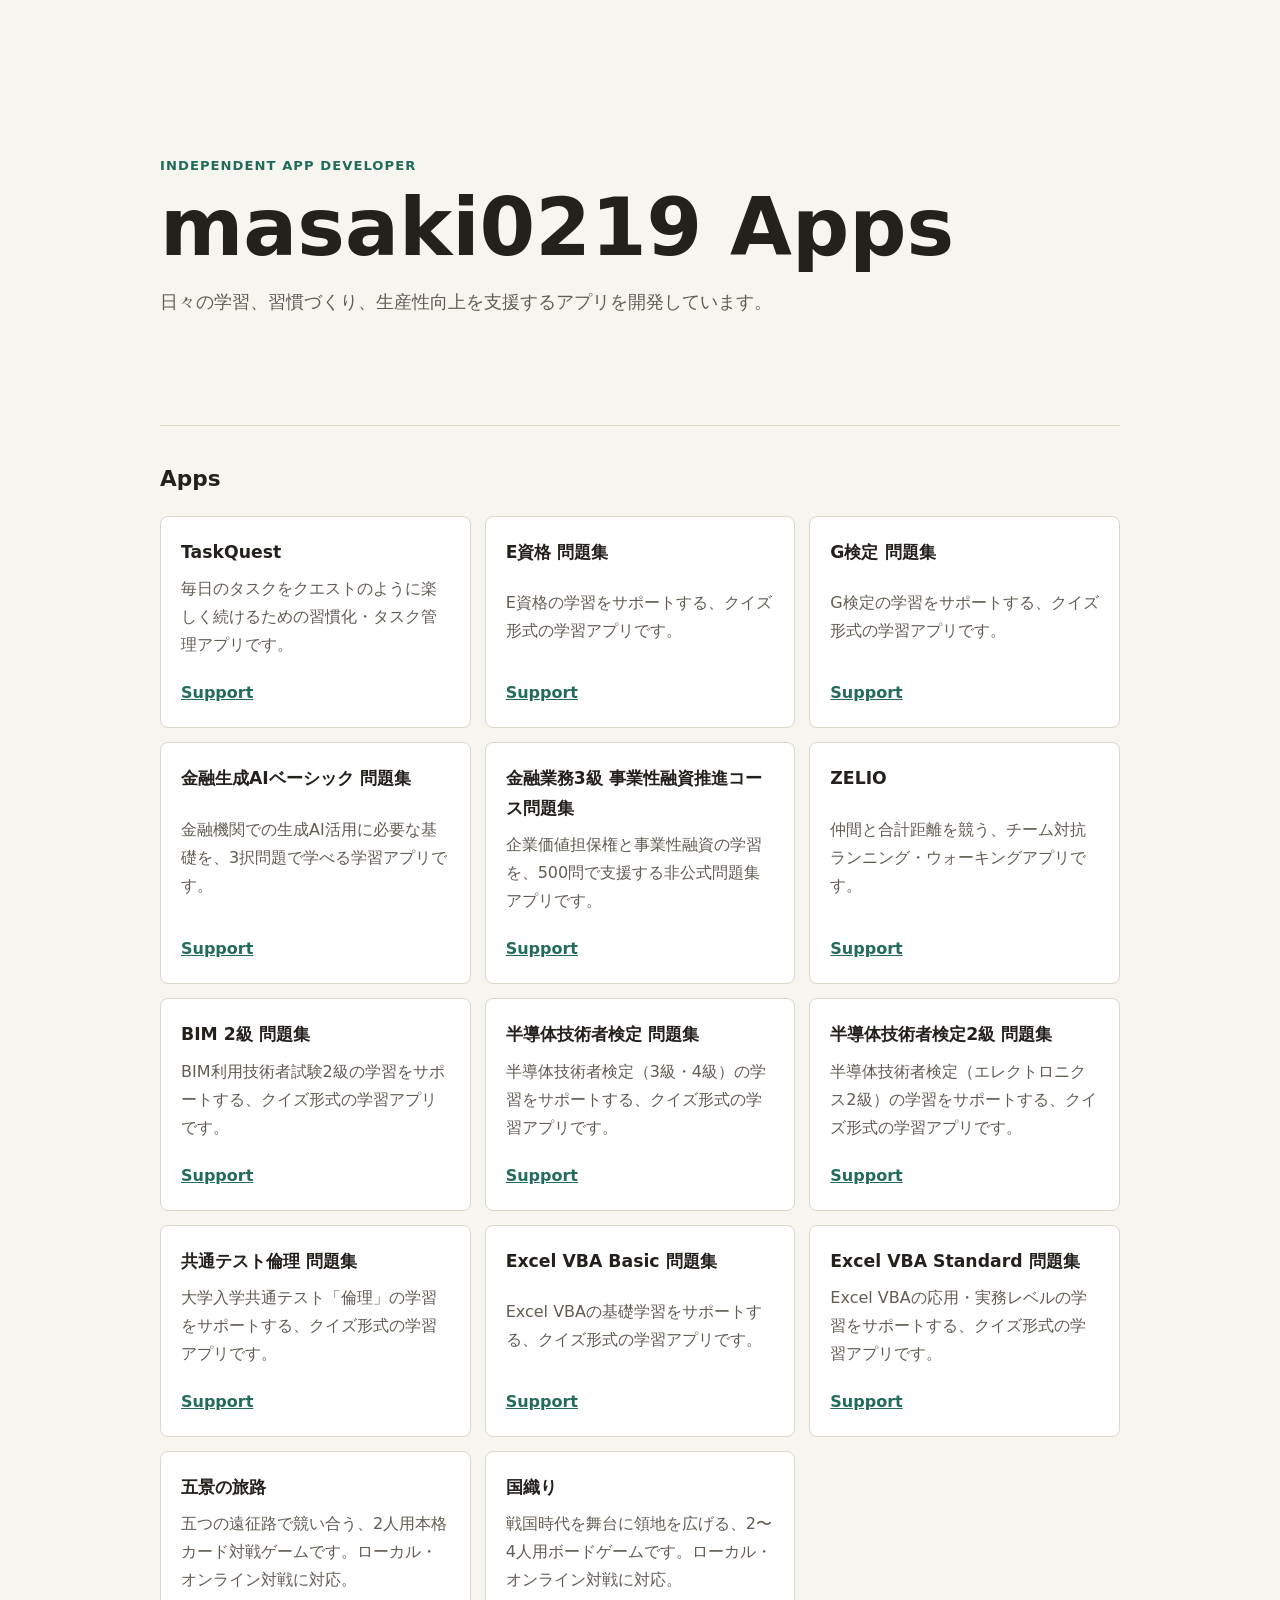
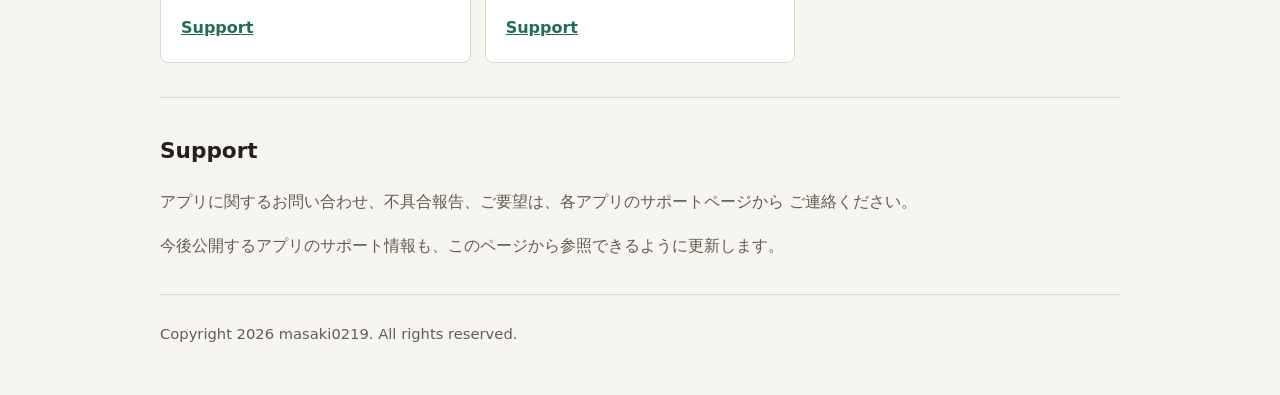
==== index.html @ cef9396c "Add Business Lending Grade 3 to app list" ====
<!doctype html>
<html lang="ja">
  <head>
    <meta charset="utf-8" />
    <meta name="viewport" content="width=device-width, initial-scale=1" />
    <title>masaki0219 Apps</title>
    <meta
      name="description"
      content="masaki0219が開発・提供するアプリの情報、サポート、プライバシーポリシーへのリンクを掲載しています。"
    />
    <link rel="stylesheet" href="./styles.css" />
  </head>
  <body>
    <main class="page">
      <header class="hero">
        <p class="eyebrow">Independent App Developer</p>
        <h1>masaki0219 Apps</h1>
        <p class="lead">
          日々の学習、習慣づくり、生産性向上を支援するアプリを開発しています。
        </p>
      </header>

      <section class="section" aria-labelledby="apps">
        <h2 id="apps">Apps</h2>
        <div class="app-grid">
          <article class="app-card">
            <h3>TaskQuest</h3>
            <p>
              毎日のタスクをクエストのように楽しく続けるための習慣化・タスク管理アプリです。
            </p>
            <a href="https://github.com/masaki0219/taskquest-support">Support</a>
          </article>

          <article class="app-card">
            <h3>E資格 問題集</h3>
            <p>
              E資格の学習をサポートする、クイズ形式の学習アプリです。
            </p>
            <a href="https://masaki0219.github.io/app-support/e-jdla/">Support</a>
          </article>

          <article class="app-card">
            <h3>G検定 問題集</h3>
            <p>
              G検定の学習をサポートする、クイズ形式の学習アプリです。
            </p>
            <a href="https://masaki0219.github.io/app-support/g-jdla/">Support</a>
          </article>

          <article class="app-card">
            <h3>金融生成AIベーシック 問題集</h3>
            <p>
              金融機関での生成AI活用に必要な基礎を、3択問題で学べる学習アプリです。
            </p>
            <a href="https://masaki0219.github.io/app-support/finance-genai-basic/">Support</a>
          </article>

          <article class="app-card">
            <h3>金融業務3級 事業性融資推進コース問題集</h3>
            <p>
              企業価値担保権と事業性融資の学習を、500問で支援する非公式問題集アプリです。
            </p>
            <a href="https://masaki0219.github.io/app-support/business-lending-grade3/">Support</a>
          </article>

          <article class="app-card">
            <h3>ZELIO</h3>
            <p>
              仲間と合計距離を競う、チーム対抗ランニング・ウォーキングアプリです。
            </p>
            <a href="https://masaki0219.github.io/app-support/zelio/">Support</a>
          </article>

          <article class="app-card">
            <h3>BIM 2級 問題集</h3>
            <p>
              BIM利用技術者試験2級の学習をサポートする、クイズ形式の学習アプリです。
            </p>
            <a href="https://masaki0219.github.io/app-support/bim-grade2/">Support</a>
          </article>

          <article class="app-card">
            <h3>半導体技術者検定 問題集</h3>
            <p>
              半導体技術者検定（3級・4級）の学習をサポートする、クイズ形式の学習アプリです。
            </p>
            <a href="https://masaki0219.github.io/app-support/secc/">Support</a>
          </article>

          <article class="app-card">
            <h3>半導体技術者検定2級 問題集</h3>
            <p>
              半導体技術者検定（エレクトロニクス2級）の学習をサポートする、クイズ形式の学習アプリです。
            </p>
            <a href="https://masaki0219.github.io/app-support/secc-grade2/">Support</a>
          </article>

          <article class="app-card">
            <h3>共通テスト倫理 問題集</h3>
            <p>
              大学入学共通テスト「倫理」の学習をサポートする、クイズ形式の学習アプリです。
            </p>
            <a href="https://masaki0219.github.io/app-support/ethics/">Support</a>
          </article>

          <article class="app-card">
            <h3>Excel VBA Basic 問題集</h3>
            <p>
              Excel VBAの基礎学習をサポートする、クイズ形式の学習アプリです。
            </p>
            <a href="https://masaki0219.github.io/app-support/excel-vba-basic/">Support</a>
          </article>

          <article class="app-card">
            <h3>Excel VBA Standard 問題集</h3>
            <p>
              Excel VBAの応用・実務レベルの学習をサポートする、クイズ形式の学習アプリです。
            </p>
            <a href="https://masaki0219.github.io/app-support/excel-vba-standard/">Support</a>
          </article>

          <article class="app-card">
            <h3>五景の旅路</h3>
            <p>
              五つの遠征路で競い合う、2人用本格カード対戦ゲームです。ローカル・オンライン対戦に対応。
            </p>
            <a href="https://masaki0219.github.io/app-support/gokei/">Support</a>
          </article>

          <article class="app-card">
            <h3>国織り</h3>
            <p>
              戦国時代を舞台に領地を広げる、2〜4人用ボードゲームです。ローカル・オンライン対戦に対応。
            </p>
            <a href="https://masaki0219.github.io/app-support/kunitori/">Support</a>
          </article>
        </div>
      </section>

      <section class="section" aria-labelledby="support">
        <h2 id="support">Support</h2>
        <p>
          アプリに関するお問い合わせ、不具合報告、ご要望は、各アプリのサポートページから
          ご連絡ください。
        </p>
        <p>
          今後公開するアプリのサポート情報も、このページから参照できるように更新します。
        </p>
      </section>

      <footer class="footer">
        <p>Copyright 2026 masaki0219. All rights reserved.</p>
      </footer>
    </main>
  </body>
</html>
---- styles.css ----
:root {
  color-scheme: light;
  --bg: #f7f5ef;
  --text: #24211c;
  --muted: #625c52;
  --line: #ddd7ca;
  --surface: #ffffff;
  --accent: #236b5b;
  --accent-strong: #17493e;
}

* {
  box-sizing: border-box;
}

body {
  margin: 0;
  background: var(--bg);
  color: var(--text);
  font-family:
    system-ui,
    -apple-system,
    BlinkMacSystemFont,
    "Segoe UI",
    sans-serif;
  line-height: 1.75;
}

a {
  color: var(--accent);
  font-weight: 700;
}

a:hover {
  color: var(--accent-strong);
}

.page {
  width: min(960px, calc(100% - 32px));
  margin: 0 auto;
  padding: 48px 0;
}

.hero {
  min-height: 42vh;
  display: grid;
  align-content: center;
  padding: 40px 0;
  border-bottom: 1px solid var(--line);
}

.eyebrow {
  margin: 0 0 8px;
  color: var(--accent);
  font-size: 0.82rem;
  font-weight: 800;
  letter-spacing: 0.08em;
  text-transform: uppercase;
}

h1,
h2,
h3,
p {
  margin-top: 0;
}

h1 {
  margin-bottom: 16px;
  font-size: clamp(2.45rem, 7vw, 5rem);
  line-height: 1.05;
}

h2 {
  margin-bottom: 18px;
  font-size: 1.35rem;
}

h3 {
  margin-bottom: 8px;
  font-size: 1.08rem;
}

p {
  color: var(--muted);
}

.lead {
  max-width: 680px;
  margin-bottom: 0;
  font-size: 1.14rem;
}

.section {
  padding: 34px 0;
  border-bottom: 1px solid var(--line);
}

.section p:last-child {
  margin-bottom: 0;
}

.app-grid {
  display: grid;
  grid-template-columns: repeat(auto-fit, minmax(240px, 1fr));
  gap: 14px;
}

.app-card {
  min-height: 180px;
  display: flex;
  flex-direction: column;
  justify-content: space-between;
  padding: 20px;
  border: 1px solid var(--line);
  border-radius: 8px;
  background: var(--surface);
}

.app-card p {
  margin-bottom: 20px;
}

.footer {
  padding-top: 26px;
}

.footer p {
  margin-bottom: 0;
  font-size: 0.92rem;
}

@media (max-width: 640px) {
  .page {
    width: min(100% - 24px, 960px);
    padding: 24px 0;
  }

  .hero {
    min-height: 34vh;
  }
}
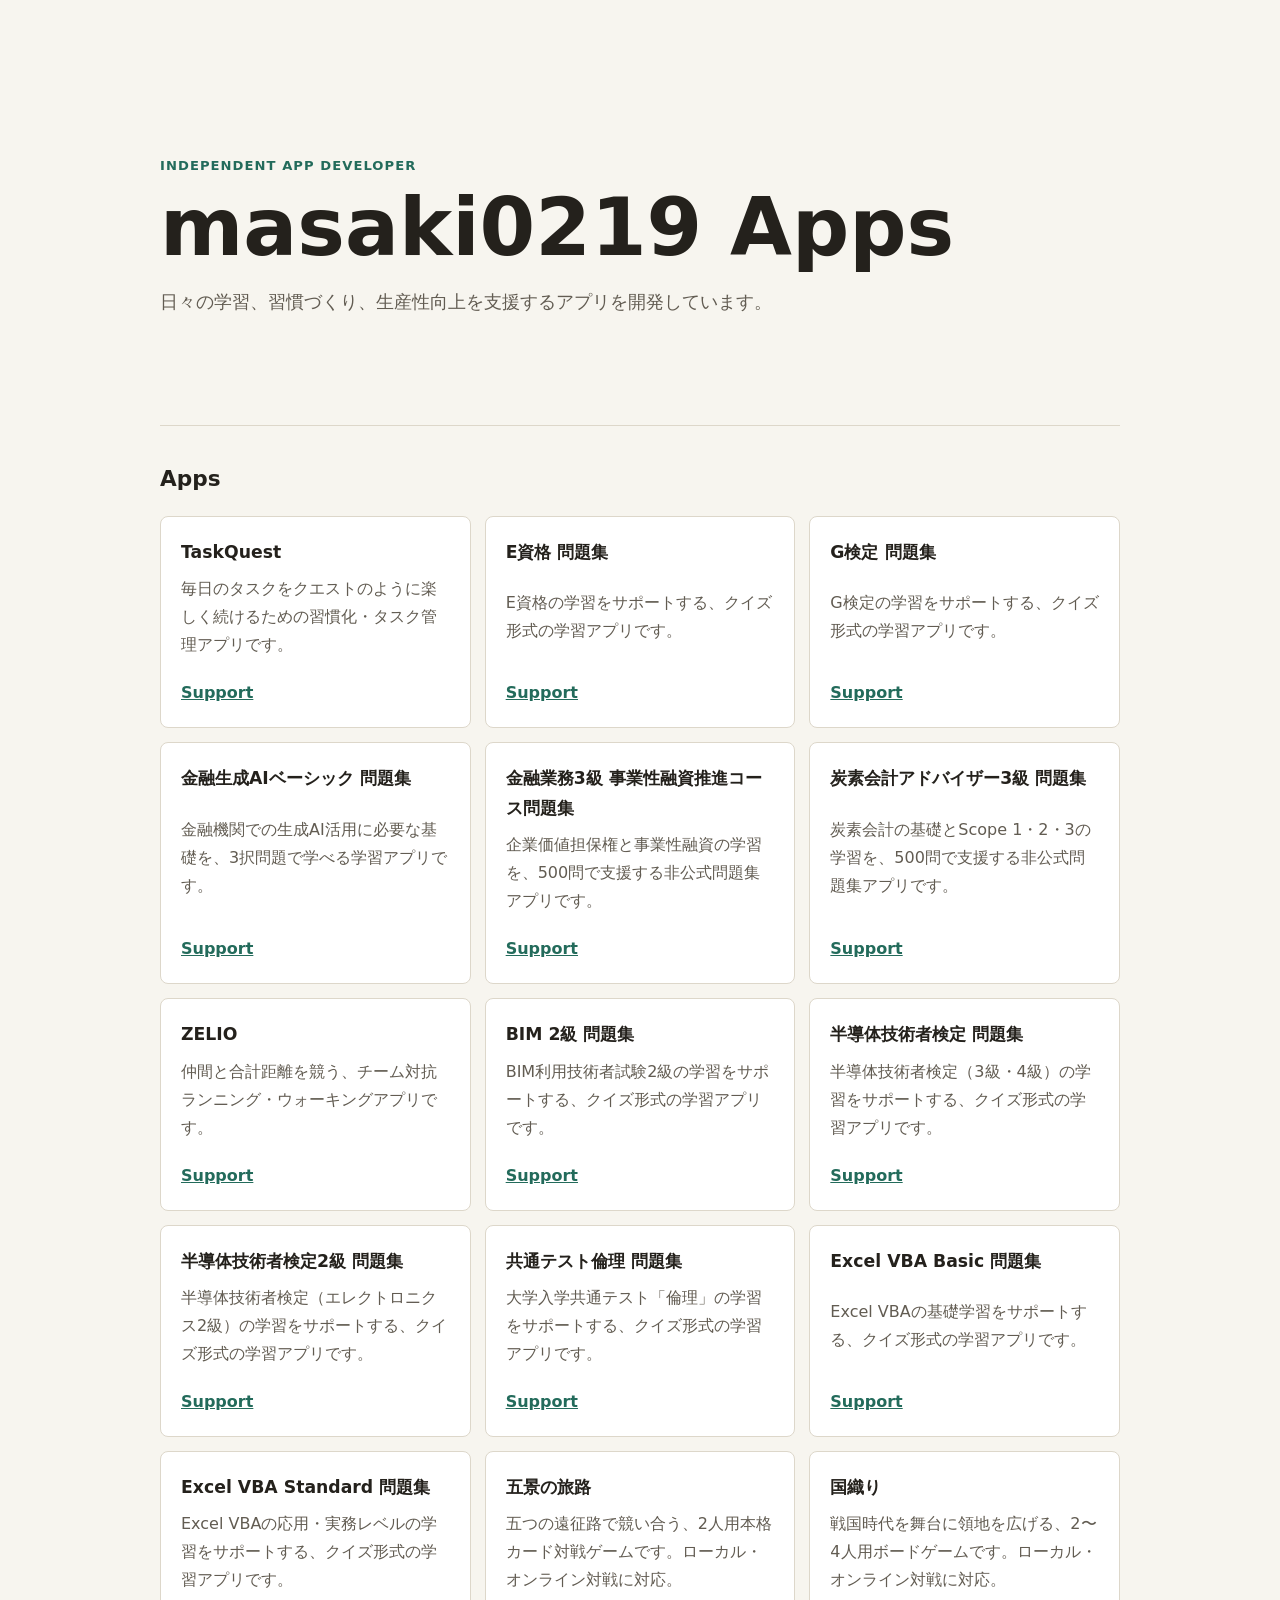
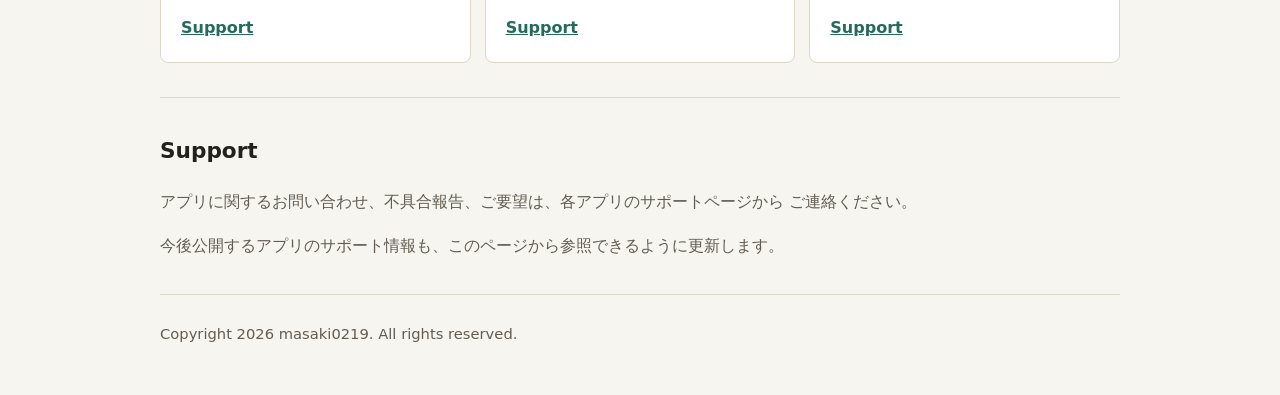
==== commit 339983ae: "Add Carbon Accounting Grade 3 to app list" ====
--- a/index.html
+++ b/index.html
@@ -61,6 +61,14 @@
               企業価値担保権と事業性融資の学習を、500問で支援する非公式問題集アプリです。
             </p>
             <a href="https://masaki0219.github.io/app-support/business-lending-grade3/">Support</a>
+          </article>
+
+          <article class="app-card">
+            <h3>炭素会計アドバイザー3級 問題集</h3>
+            <p>
+              炭素会計の基礎とScope 1・2・3の学習を、500問で支援する非公式問題集アプリです。
+            </p>
+            <a href="https://masaki0219.github.io/app-support/carbon-accounting-grade-3/">Support</a>
           </article>
 
           <article class="app-card">
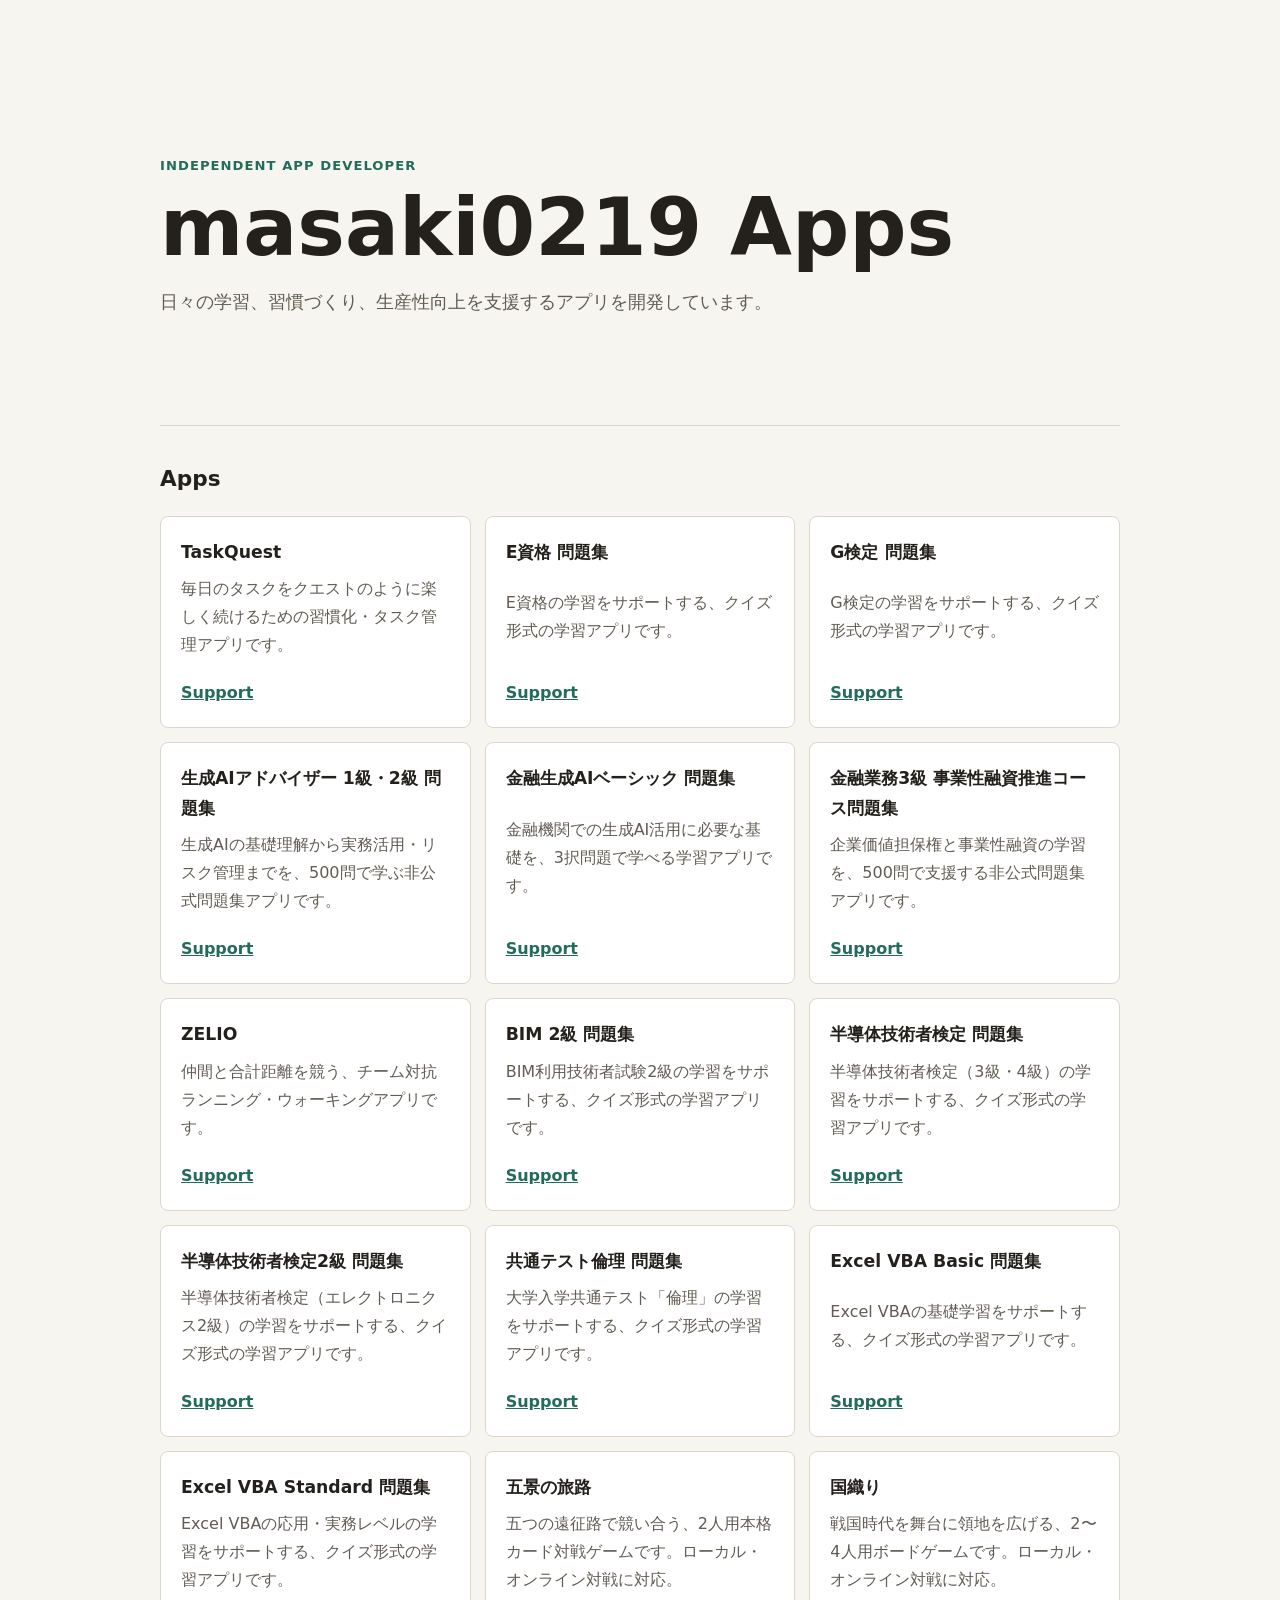
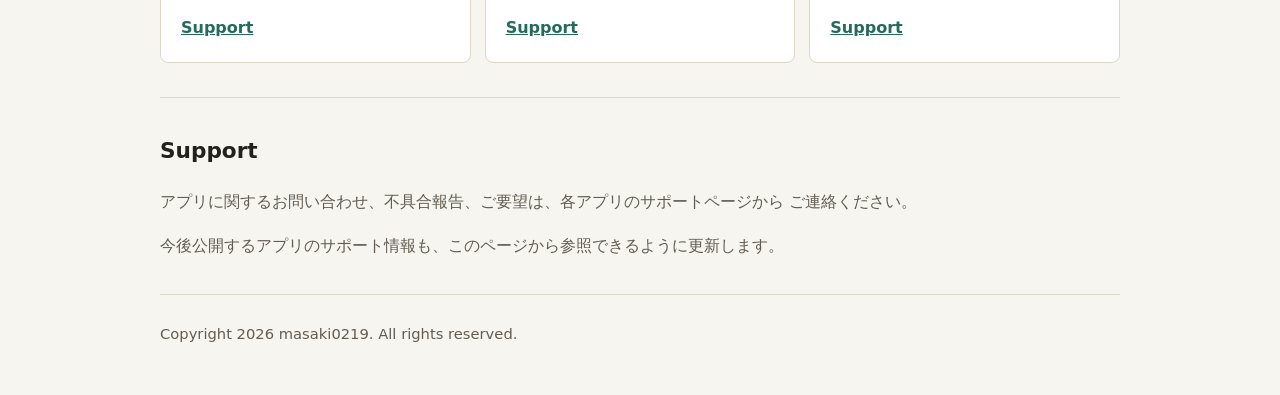
==== commit fc07b970: "Add Generative AI Advisor to app list" ====
--- a/index.html
+++ b/index.html
@@ -48,6 +48,14 @@
           </article>
 
           <article class="app-card">
+            <h3>生成AIアドバイザー 1級・2級 問題集</h3>
+            <p>
+              生成AIの基礎理解から実務活用・リスク管理までを、500問で学ぶ非公式問題集アプリです。
+            </p>
+            <a href="https://masaki0219.github.io/app-support/generative-ai-advisor/">Support</a>
+          </article>
+
+          <article class="app-card">
             <h3>金融生成AIベーシック 問題集</h3>
             <p>
               金融機関での生成AI活用に必要な基礎を、3択問題で学べる学習アプリです。
@@ -61,14 +69,6 @@
               企業価値担保権と事業性融資の学習を、500問で支援する非公式問題集アプリです。
             </p>
             <a href="https://masaki0219.github.io/app-support/business-lending-grade3/">Support</a>
-          </article>
-
-          <article class="app-card">
-            <h3>炭素会計アドバイザー3級 問題集</h3>
-            <p>
-              炭素会計の基礎とScope 1・2・3の学習を、500問で支援する非公式問題集アプリです。
-            </p>
-            <a href="https://masaki0219.github.io/app-support/carbon-accounting-grade-3/">Support</a>
           </article>
 
           <article class="app-card">
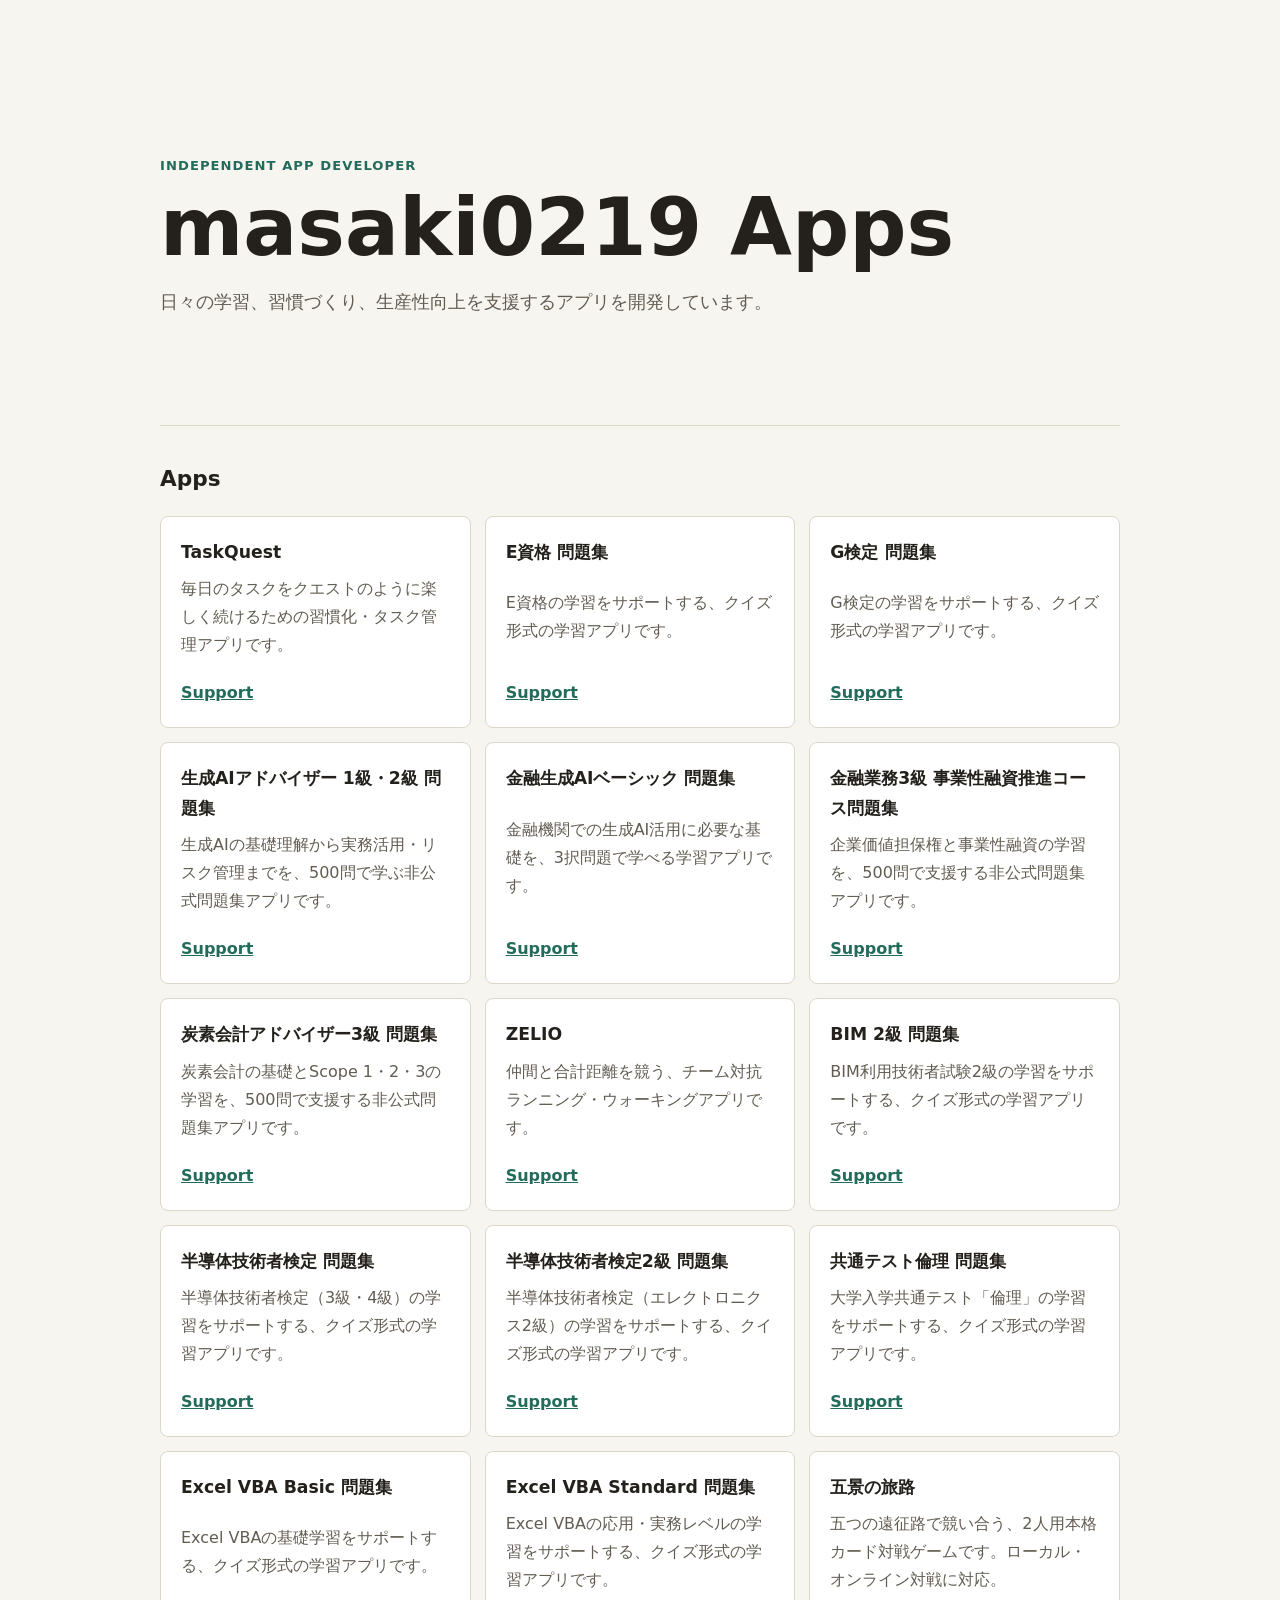
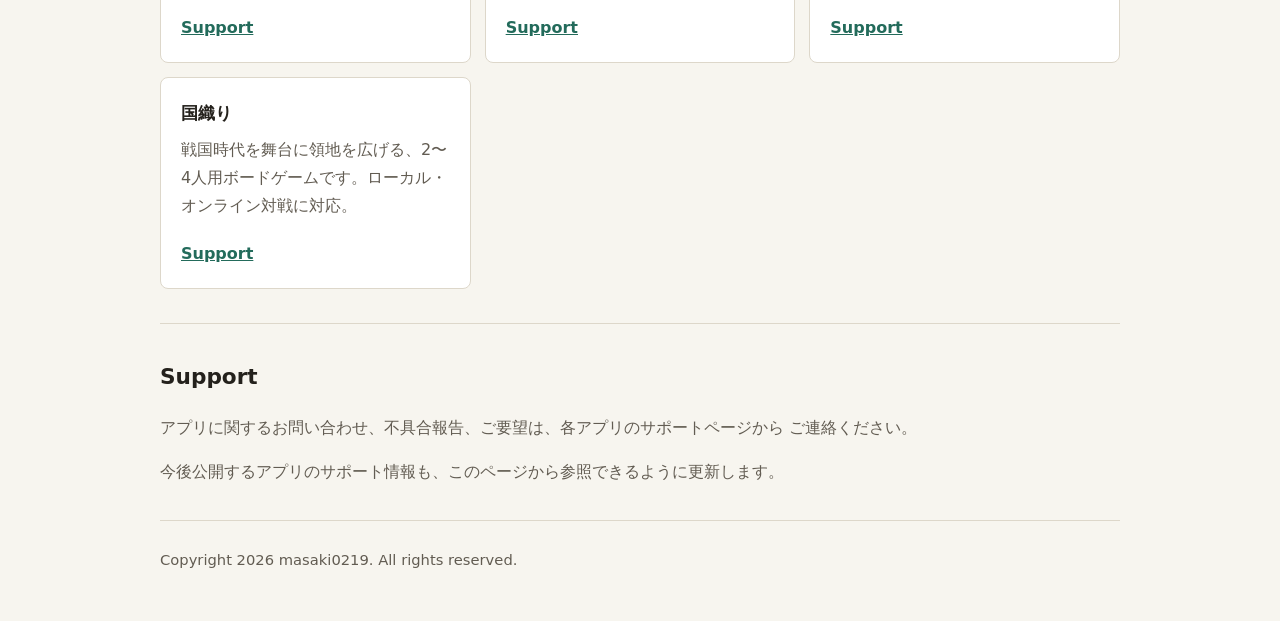
==== commit 5e4be943: "Merge remote-tracking branch 'origin/main' into agent/add-generative-ai-advisor" ====
--- a/index.html
+++ b/index.html
@@ -69,6 +69,14 @@
               企業価値担保権と事業性融資の学習を、500問で支援する非公式問題集アプリです。
             </p>
             <a href="https://masaki0219.github.io/app-support/business-lending-grade3/">Support</a>
+          </article>
+
+          <article class="app-card">
+            <h3>炭素会計アドバイザー3級 問題集</h3>
+            <p>
+              炭素会計の基礎とScope 1・2・3の学習を、500問で支援する非公式問題集アプリです。
+            </p>
+            <a href="https://masaki0219.github.io/app-support/carbon-accounting-grade-3/">Support</a>
           </article>
 
           <article class="app-card">
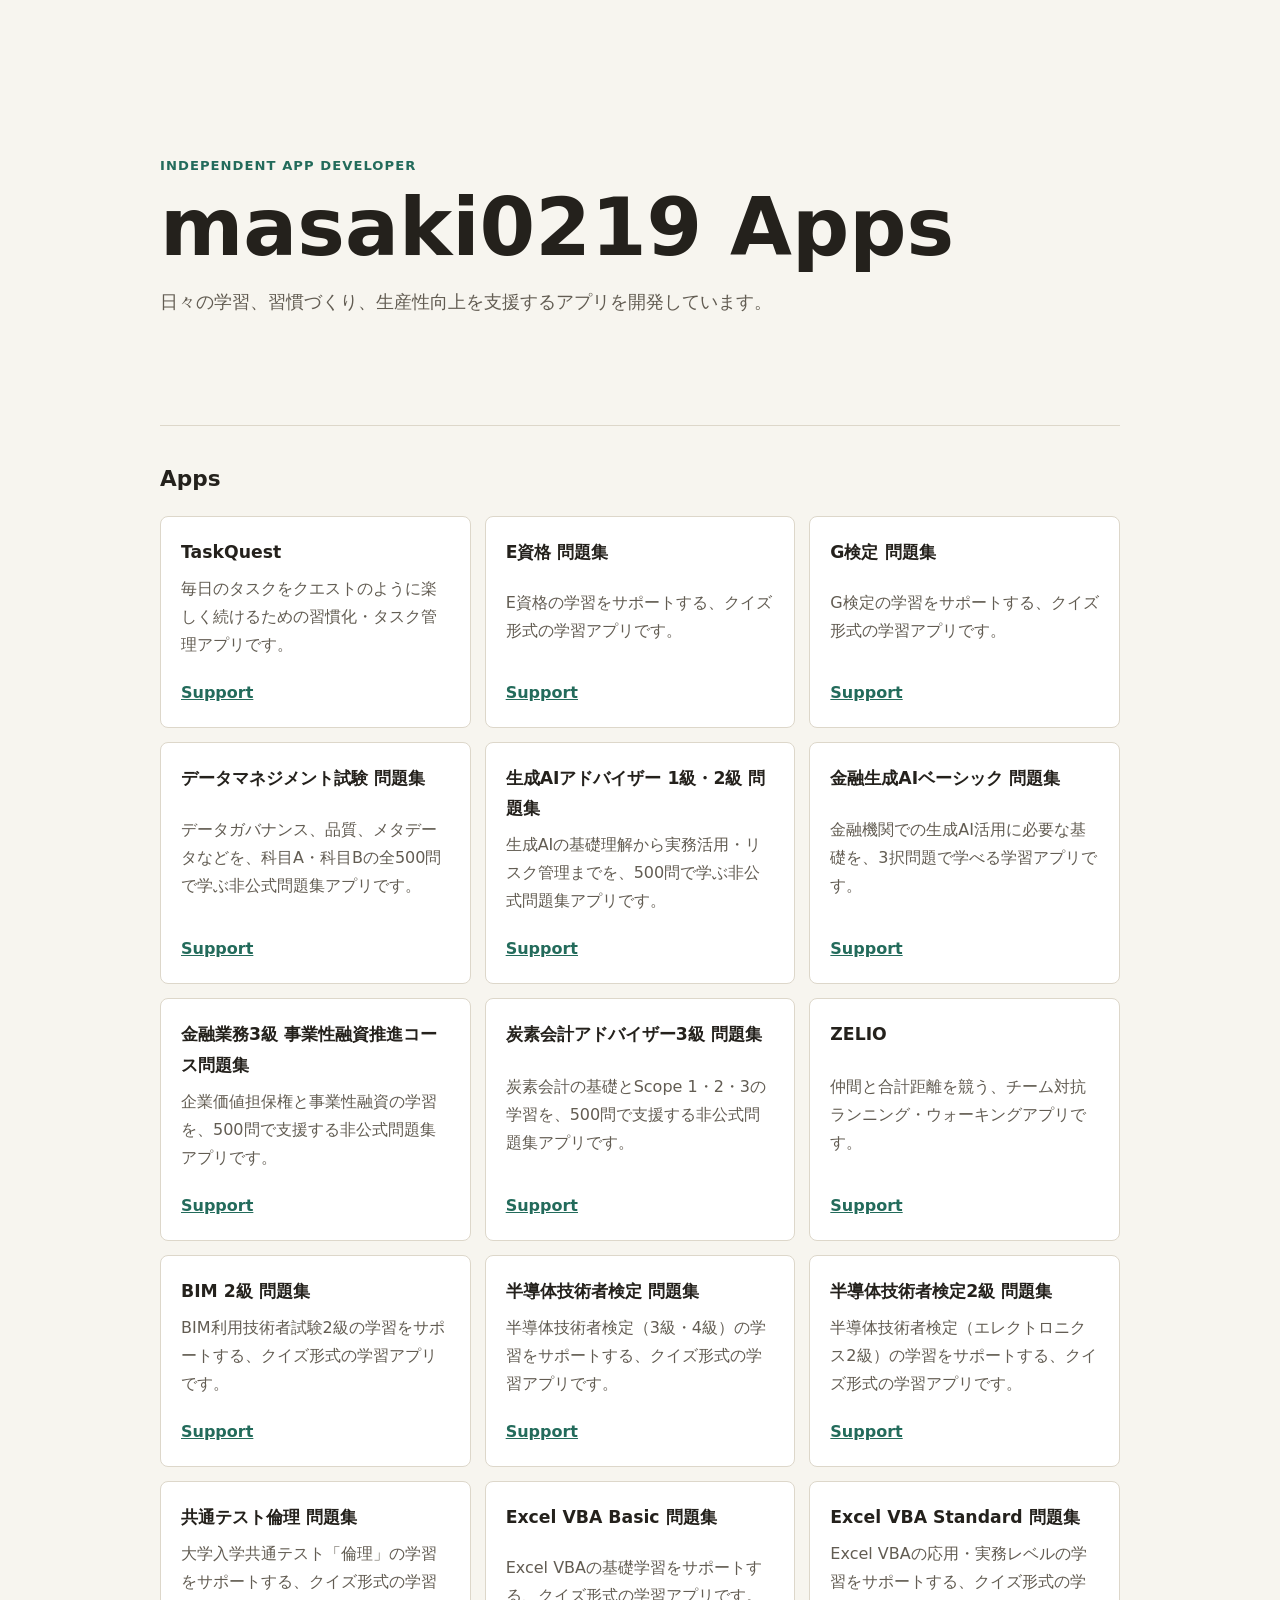
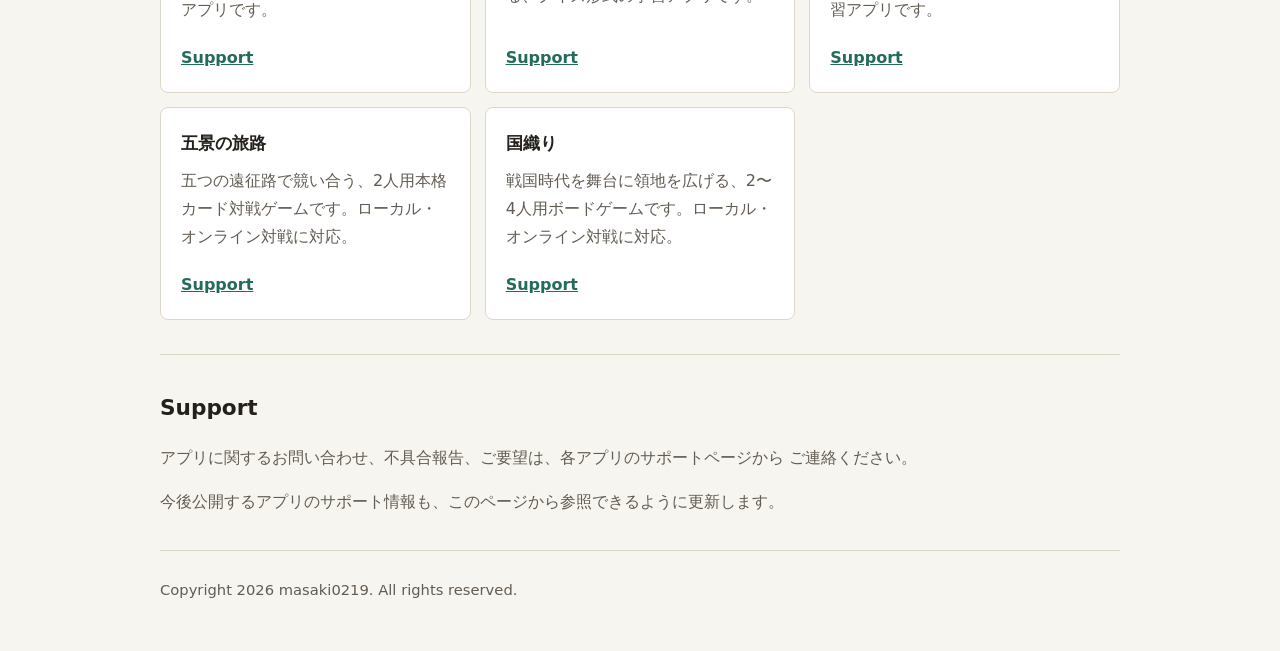
==== commit 4f508a47: "Add Data Management Exam to app list" ====
--- a/index.html
+++ b/index.html
@@ -45,6 +45,14 @@
               G検定の学習をサポートする、クイズ形式の学習アプリです。
             </p>
             <a href="https://masaki0219.github.io/app-support/g-jdla/">Support</a>
+          </article>
+
+          <article class="app-card">
+            <h3>データマネジメント試験 問題集</h3>
+            <p>
+              データガバナンス、品質、メタデータなどを、科目A・科目Bの全500問で学ぶ非公式問題集アプリです。
+            </p>
+            <a href="https://masaki0219.github.io/app-support/data-management-exam/">Support</a>
           </article>
 
           <article class="app-card">
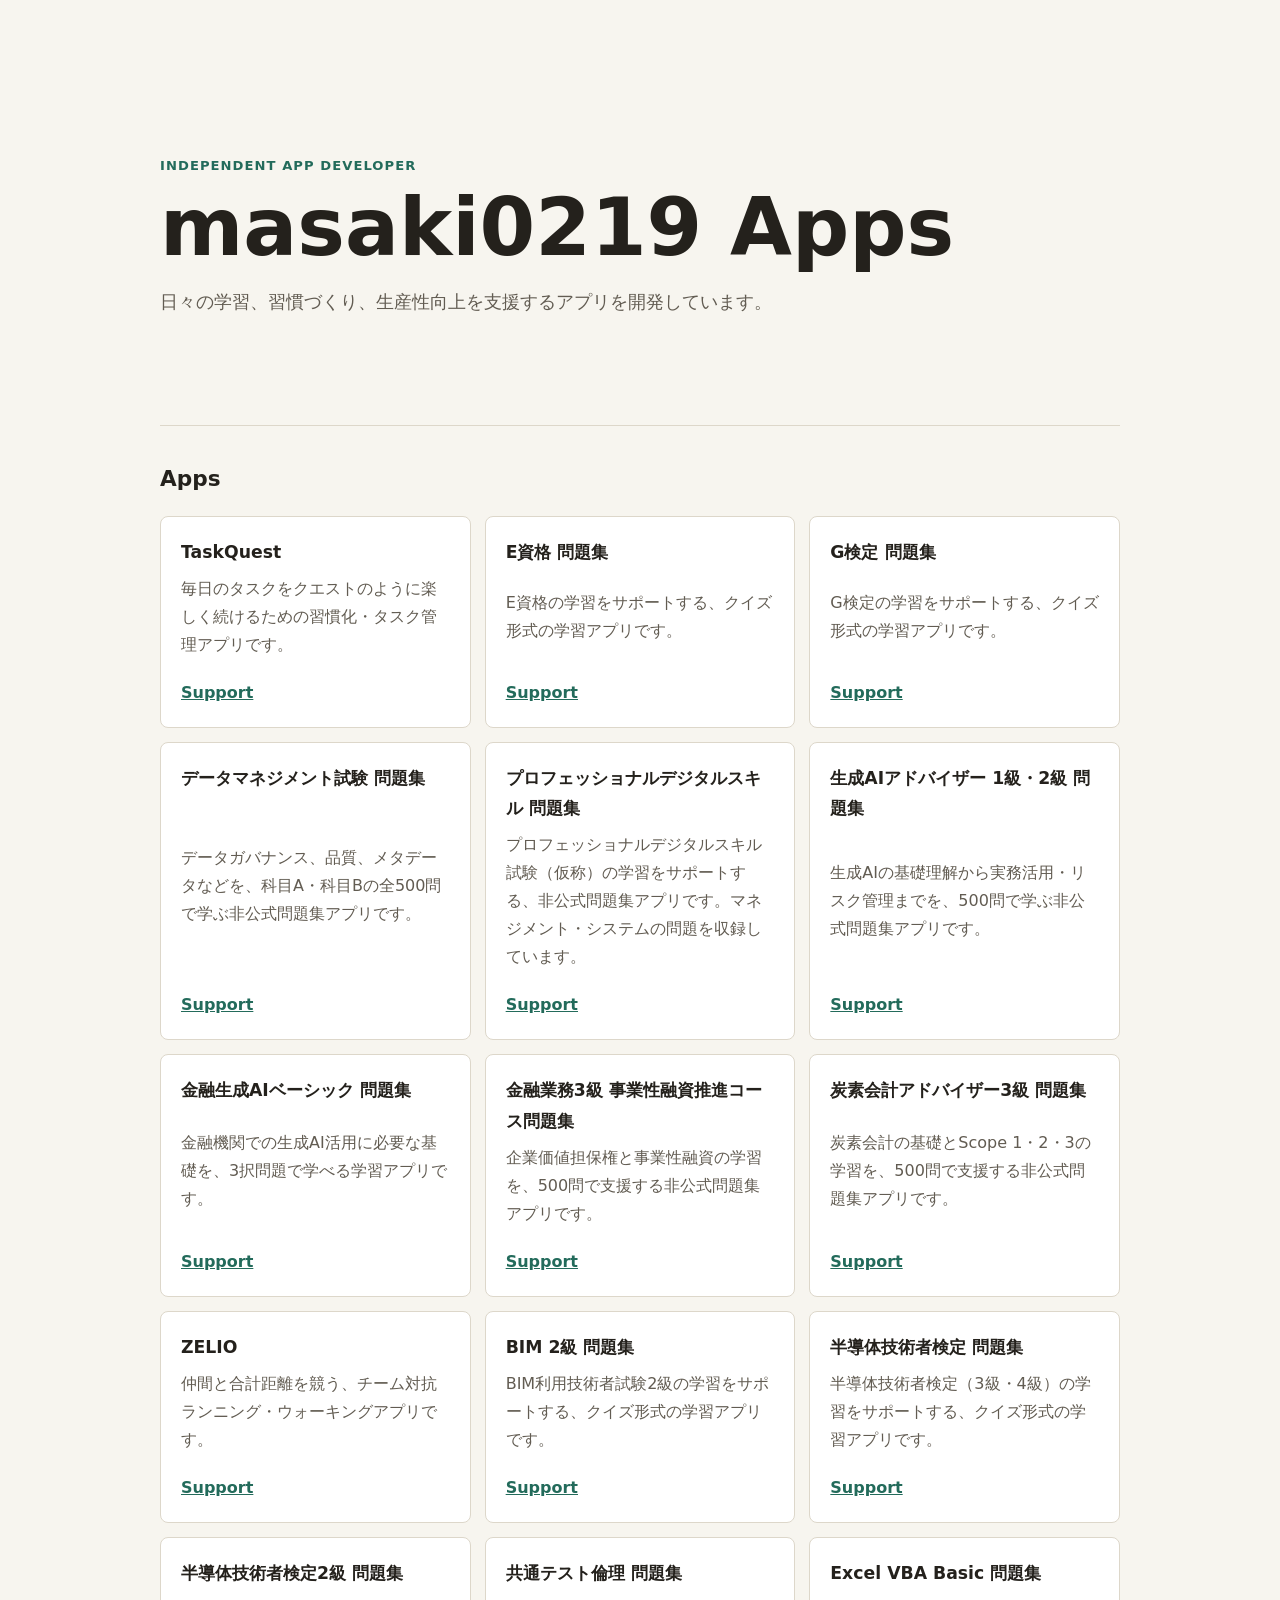
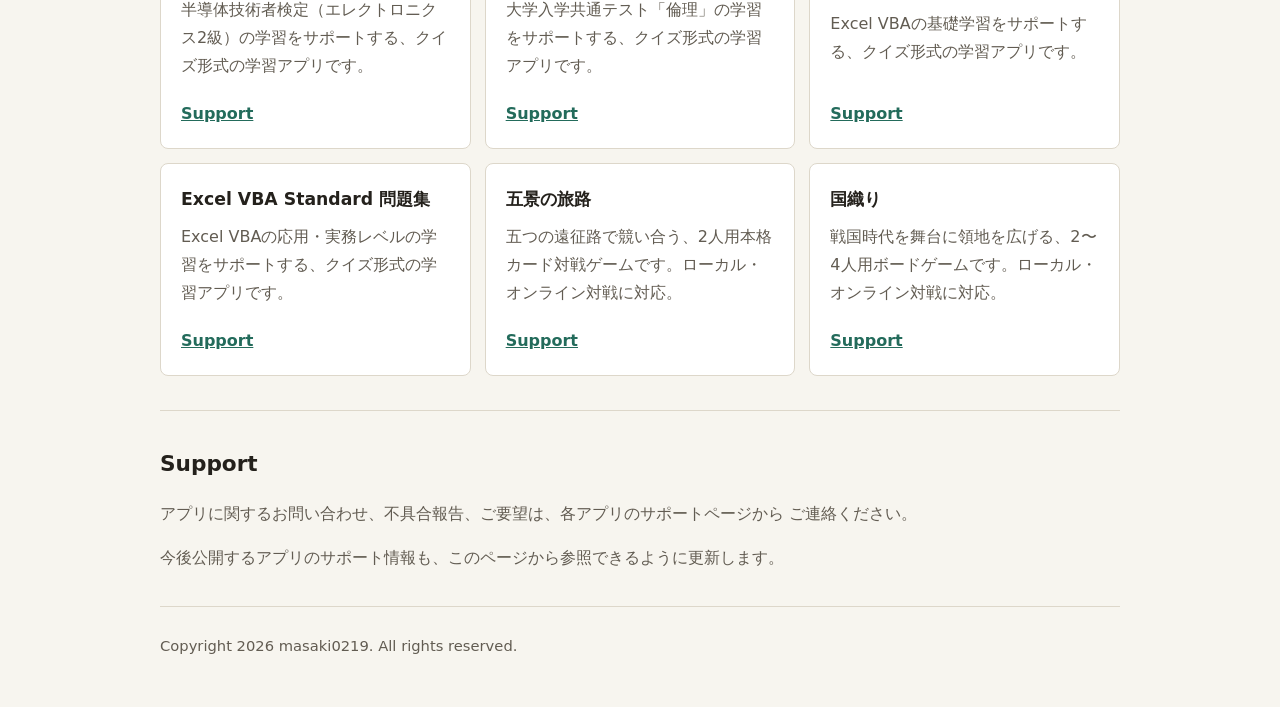
==== commit 1b8a461e: "Add Professional Digital Skills to app list Co-Authored-By: Claude Sonnet 5.5 <noreply@anthropic.com" ====
--- a/index.html
+++ b/index.html
@@ -53,6 +53,14 @@
               データガバナンス、品質、メタデータなどを、科目A・科目Bの全500問で学ぶ非公式問題集アプリです。
             </p>
             <a href="https://masaki0219.github.io/app-support/data-management-exam/">Support</a>
+          </article>
+
+          <article class="app-card">
+            <h3>プロフェッショナルデジタルスキル 問題集</h3>
+            <p>
+              プロフェッショナルデジタルスキル試験（仮称）の学習をサポートする、非公式問題集アプリです。マネジメント・システムの問題を収録しています。
+            </p>
+            <a href="https://masaki0219.github.io/app-support/pds/">Support</a>
           </article>
 
           <article class="app-card">
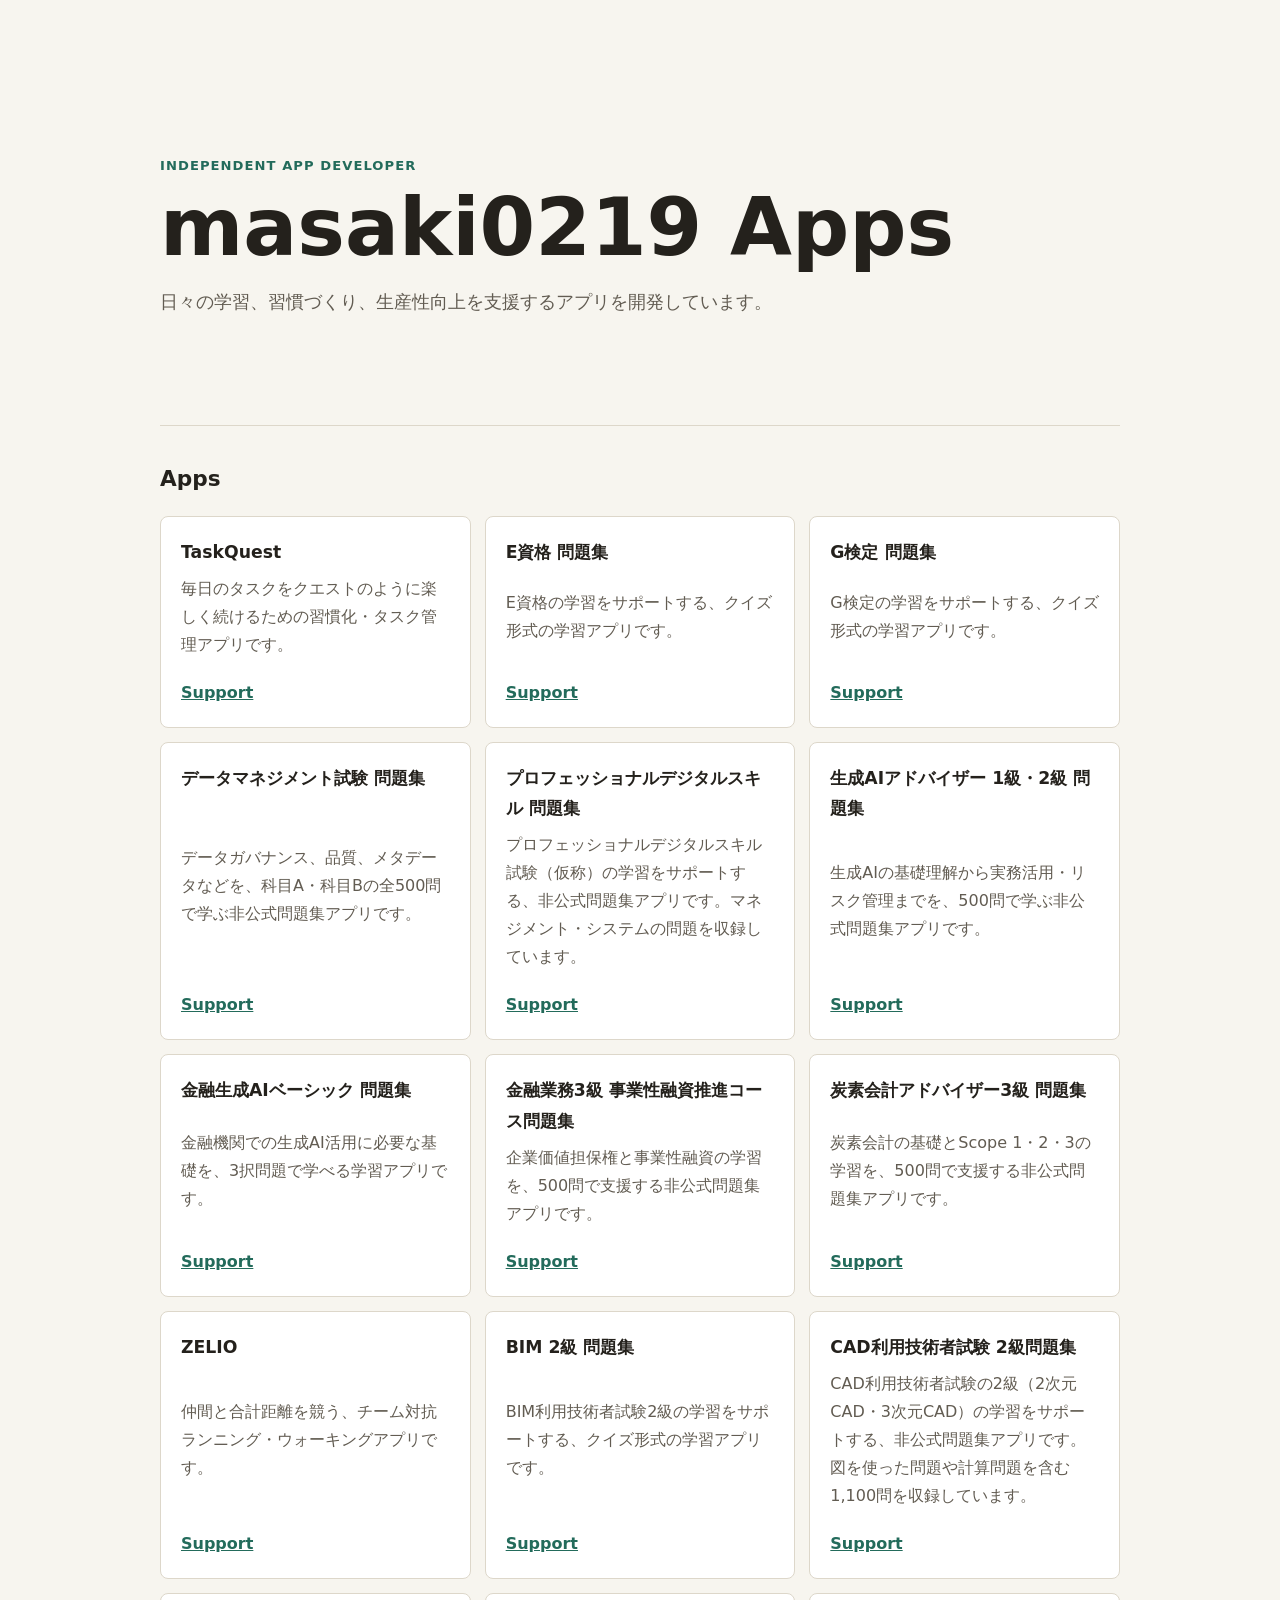
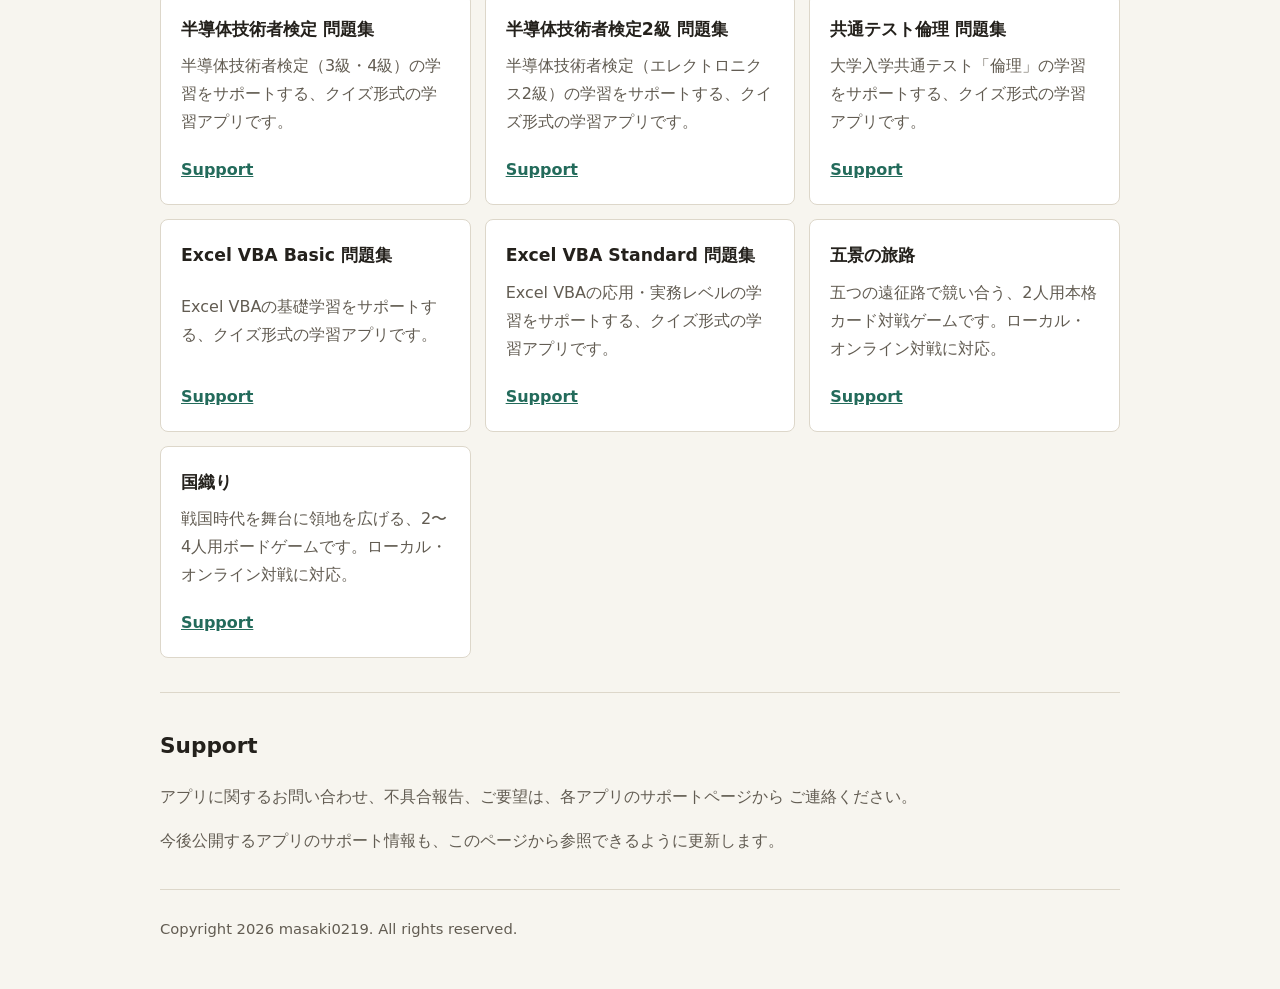
==== commit 9539b3a0: "Add CAD Grade 2 to app list Co-Authored-By: Claude Sonnet 5.5 <noreply@anthropic.com>" ====
--- a/index.html
+++ b/index.html
@@ -112,6 +112,14 @@
           </article>
 
           <article class="app-card">
+            <h3>CAD利用技術者試験 2級問題集</h3>
+            <p>
+              CAD利用技術者試験の2級（2次元CAD・3次元CAD）の学習をサポートする、非公式問題集アプリです。図を使った問題や計算問題を含む1,100問を収録しています。
+            </p>
+            <a href="https://masaki0219.github.io/app-support/cad/">Support</a>
+          </article>
+
+          <article class="app-card">
             <h3>半導体技術者検定 問題集</h3>
             <p>
               半導体技術者検定（3級・4級）の学習をサポートする、クイズ形式の学習アプリです。
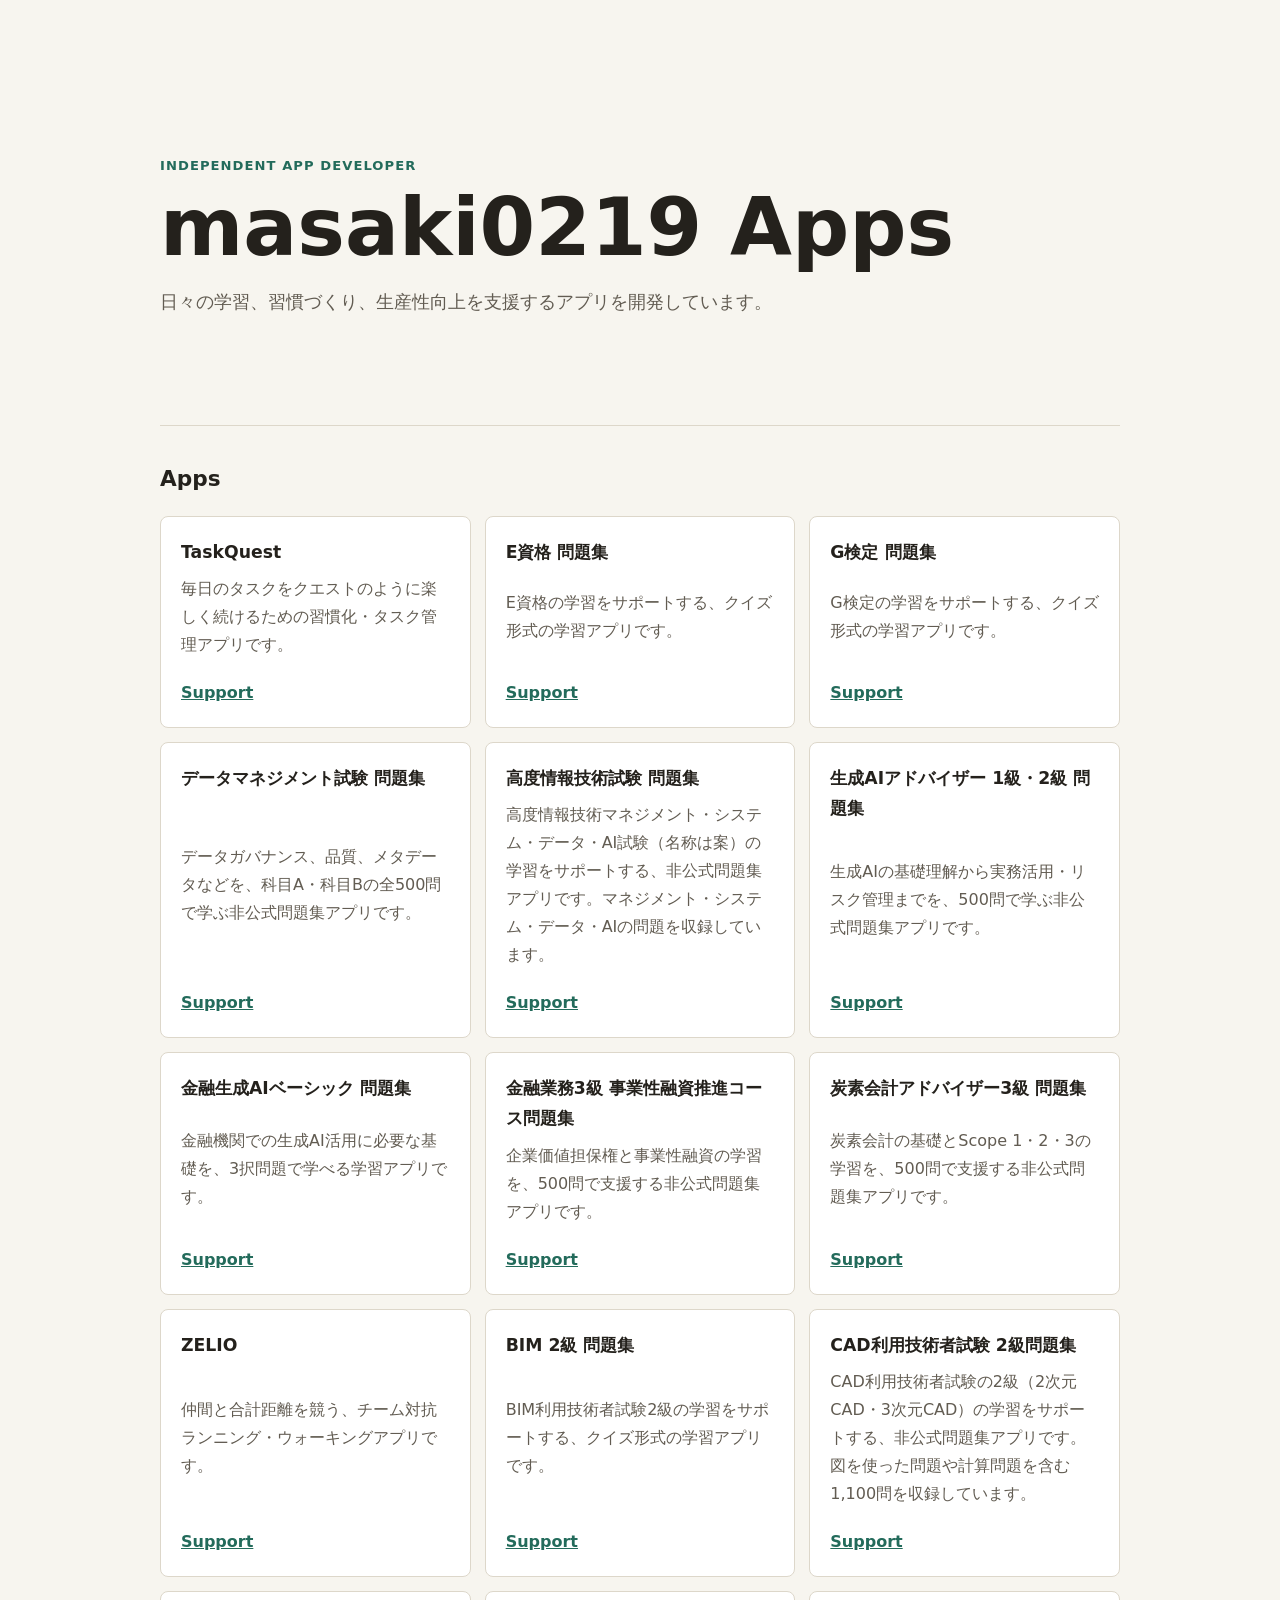
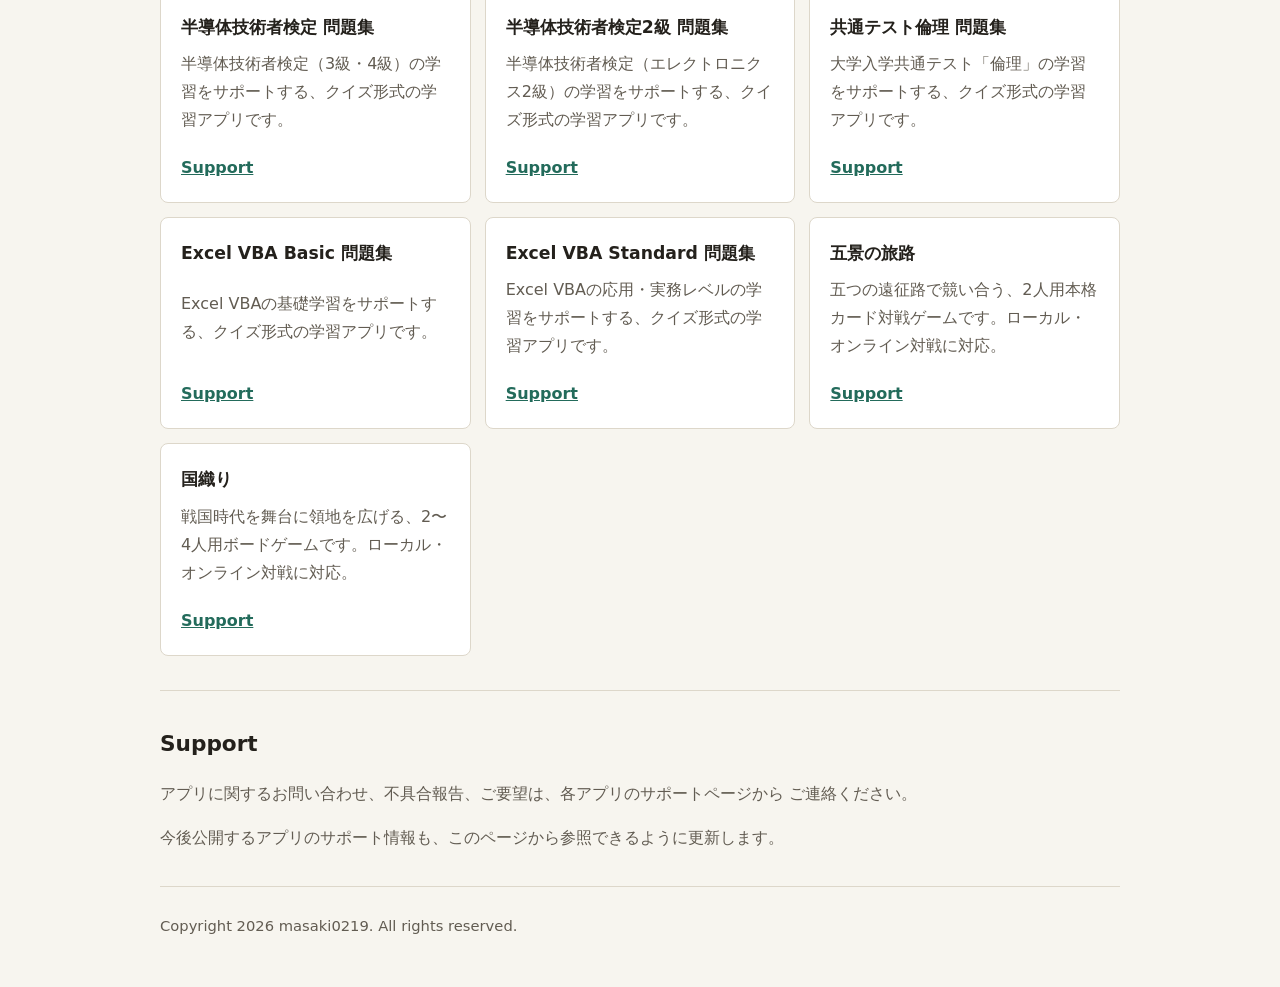
==== commit d2de904a: "Rename PDS app to 高度情報技術試験 問題集 in public pages Replace the old name "プロフェッショナルデジタルスキル 問題集" with "高度情" ====
--- a/index.html
+++ b/index.html
@@ -56,9 +56,9 @@
           </article>
 
           <article class="app-card">
-            <h3>プロフェッショナルデジタルスキル 問題集</h3>
+            <h3>高度情報技術試験 問題集</h3>
             <p>
-              プロフェッショナルデジタルスキル試験（仮称）の学習をサポートする、非公式問題集アプリです。マネジメント・システムの問題を収録しています。
+              高度情報技術マネジメント・システム・データ・AI試験（名称は案）の学習をサポートする、非公式問題集アプリです。マネジメント・システム・データ・AIの問題を収録しています。
             </p>
             <a href="https://masaki0219.github.io/app-support/pds/">Support</a>
           </article>
